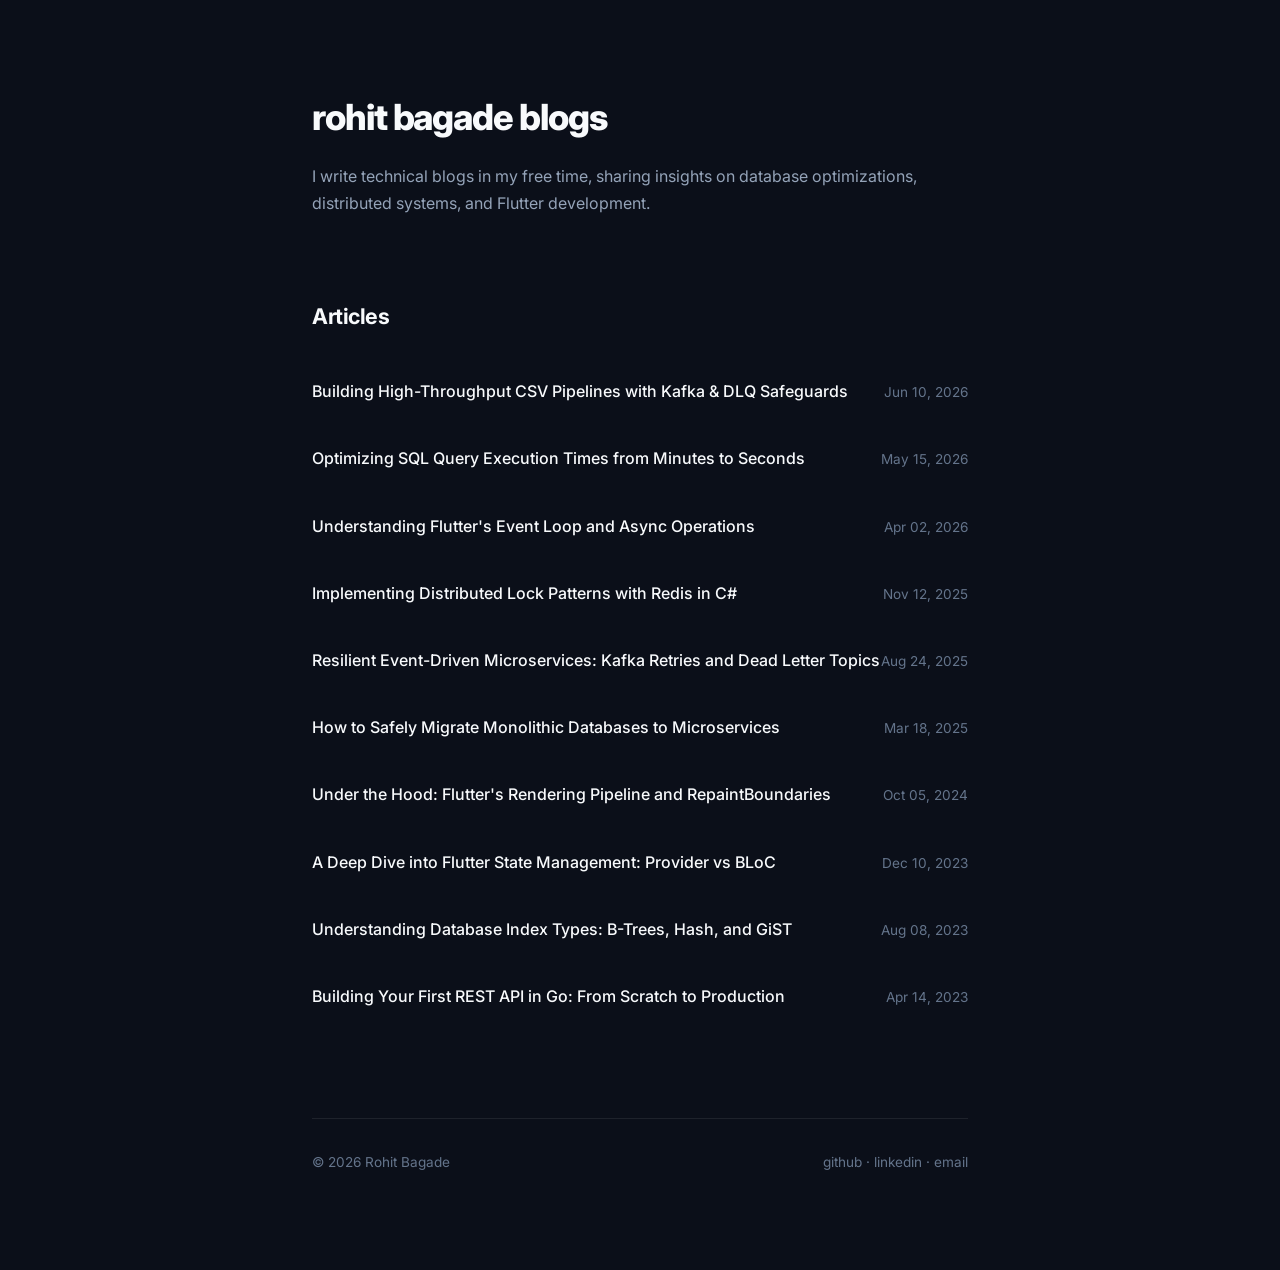
==== blog/index.html @ 10e4321c "Initial commit: portfolio site + blog Static portfolio with blog posts on distributed systems, datab" ====
<!DOCTYPE html>
<html lang="en">
<head>
  <meta charset="UTF-8">
  <meta name="viewport" content="width=device-width, initial-scale=1.0">
  <title>Blog | Rohit Bagade</title>
  <meta name="description" content="Technical articles, thoughts, and lessons learned on software engineering by Rohit Bagade.">
  
  <!-- Open Graph -->
  <meta property="og:type" content="website">
  <meta property="og:title" content="Blog | Rohit Bagade">
  <meta property="og:description" content="Software Engineer at Zenoti. Articles on distributed systems, database optimization, and Flutter.">
  
  <!-- Fonts -->
  <link rel="preconnect" href="https://fonts.googleapis.com">
  <link rel="preconnect" href="https://fonts.gstatic.com" crossorigin>
  <link href="https://fonts.googleapis.com/css2?family=Inter:wght@400;500;600;700;800&family=Lora:ital,wght@0,400;0,500;1,400&family=JetBrains+Mono&display=swap" rel="stylesheet">
  
  <link rel="stylesheet" href="/blog/style.css">
</head>
<body>

  <!-- Radial Spotlight Effect -->
  <div id="spotlight" class="pointer-events-none fixed inset-0 z-30 transition duration-300"></div>

  <div class="container">
    <!-- Profile Intro -->
    <header class="profile">
      <div>
        <h1>rohit bagade blogs</h1>
        <p class="text-slate-200">
          I write technical blogs in my free time, sharing insights on database optimizations, distributed systems, and Flutter development.
        </p>
      </div>
    </header>

    <!-- Blog Posts List -->
    <section>
      <h2>Articles</h2>
      
      <div class="post-list">
        
        <a href="/blog/posts/csv-pipelines-kafka" class="post-item">
          <span class="post-title">Building High-Throughput CSV Pipelines with Kafka & DLQ Safeguards</span>
          <span class="post-date">Jun 10, 2026</span>
        </a>
        
        <a href="/blog/posts/optimizing-sql-queries" class="post-item">
          <span class="post-title">Optimizing SQL Query Execution Times from Minutes to Seconds</span>
          <span class="post-date">May 15, 2026</span>
        </a>
        
        <a href="/blog/posts/flutter-event-loops" class="post-item">
          <span class="post-title">Understanding Flutter's Event Loop and Async Operations</span>
          <span class="post-date">Apr 02, 2026</span>
        </a>
        
        <a href="/blog/posts/redis-distributed-locks" class="post-item">
          <span class="post-title">Implementing Distributed Lock Patterns with Redis in C#</span>
          <span class="post-date">Nov 12, 2025</span>
        </a>
        
        <a href="/blog/posts/kafka-retry-patterns" class="post-item">
          <span class="post-title">Resilient Event-Driven Microservices: Kafka Retries and Dead Letter Topics</span>
          <span class="post-date">Aug 24, 2025</span>
        </a>
        
        <a href="/blog/posts/database-migration-strangler" class="post-item">
          <span class="post-title">How to Safely Migrate Monolithic Databases to Microservices</span>
          <span class="post-date">Mar 18, 2025</span>
        </a>
        
        <a href="/blog/posts/flutter-repaint-boundaries" class="post-item">
          <span class="post-title">Under the Hood: Flutter's Rendering Pipeline and RepaintBoundaries</span>
          <span class="post-date">Oct 05, 2024</span>
        </a>
        
        <a href="/blog/posts/flutter-state-management" class="post-item">
          <span class="post-title">A Deep Dive into Flutter State Management: Provider vs BLoC</span>
          <span class="post-date">Dec 10, 2023</span>
        </a>
        
        <a href="/blog/posts/database-indexes-deep-dive" class="post-item">
          <span class="post-title">Understanding Database Index Types: B-Trees, Hash, and GiST</span>
          <span class="post-date">Aug 08, 2023</span>
        </a>
        
        <a href="/blog/posts/go-rest-api" class="post-item">
          <span class="post-title">Building Your First REST API in Go: From Scratch to Production</span>
          <span class="post-date">Apr 14, 2023</span>
        </a>
        
      </div>
    </section>

    <!-- Footer -->
    <footer>
      <div>&copy; 2026 Rohit Bagade</div>
      <div>
        <a href="https://github.com/Roht5" target="_blank" rel="noreferrer noopener">github</a> &middot;
        <a href="https://linkedin.com/" target="_blank" rel="noreferrer noopener">linkedin</a> &middot;
        <a href="mailto:rohitbagadeofficial@gmail.com">email</a>
      </div>
    </footer>
  </div>

  <script src="/blog/script.js"></script>
</body>
</html>
---- blog/style.css ----
/* 📝 Clean Editorial Design System - Inspired by Lee Robinson */

:root {
  --color-bg: #0b0f19;         /* Premium deep obsidian background */
  --color-card-hover: rgba(255, 255, 255, 0.03);
  --color-border: rgba(255, 255, 255, 0.08);
  --color-text-primary: #f8fafc; /* Slate-50 */
  --color-text-secondary: #94a3b8; /* Slate-400 */
  --color-text-muted: #64748b;    /* Slate-500 */
  --color-accent: #38bdf8;      /* Sky-400 */
  
  --font-sans: 'Inter', -apple-system, BlinkMacSystemFont, "Segoe UI", Roboto, sans-serif;
  --font-serif: 'Lora', Georgia, serif; /* Elegant serif for post body and headings */
  --font-mono: 'JetBrains Mono', Courier New, monospace;
}

* {
  box-sizing: border-box;
  margin: 0;
  padding: 0;
}

html {
  scroll-behavior: smooth;
}

body {
  background-color: var(--color-bg);
  color: var(--color-text-secondary);
  font-family: var(--font-sans);
  line-height: 1.7;
  -webkit-font-smoothing: antialiased;
  -moz-osx-font-smoothing: grayscale;
}

/* Container limits width to a readable reading measure (~680px) */
.container {
  max-width: 720px;
  margin: 0 auto;
  padding: 4rem 1.5rem;
}

@media (min-width: 768px) {
  .container {
    padding: 6rem 2rem;
  }
}

/* Navigation Header */
nav {
  display: flex;
  gap: 1.5rem;
  margin-bottom: 4rem;
  font-size: 0.9rem;
  font-weight: 500;
}

nav a {
  color: var(--color-text-muted);
  text-decoration: none;
  transition: color 0.15s ease;
  position: relative;
  padding: 0.25rem 0;
}

nav a:hover, nav a.active {
  color: var(--color-text-primary);
}

nav a.active::after {
  content: '';
  position: absolute;
  bottom: 0;
  left: 0;
  width: 100%;
  height: 1px;
  background-color: var(--color-accent);
}

/* Typography */
h1 {
  font-family: var(--font-sans);
  color: var(--color-text-primary);
  font-size: 2.25rem;
  font-weight: 800;
  letter-spacing: -0.03em;
  line-height: 1.2;
  margin-bottom: 1.5rem;
}

h2 {
  font-family: var(--font-sans);
  color: var(--color-text-primary);
  font-size: 1.35rem;
  font-weight: 700;
  letter-spacing: -0.02em;
  margin-top: 3rem;
  margin-bottom: 1.25rem;
}

h3 {
  color: var(--color-text-primary);
  font-size: 1.1rem;
  font-weight: 600;
  margin-bottom: 0.5rem;
}

p {
  margin-bottom: 1.5rem;
}

a {
  color: var(--color-text-primary);
  text-decoration: none;
  transition: color 0.15s ease, border-color 0.15s ease;
}

a.inline-link {
  border-bottom: 1px solid var(--color-border);
  padding-bottom: 1px;
}

a.inline-link:hover {
  color: var(--color-accent);
  border-bottom-color: var(--color-accent);
}

/* Avatar/Profile */
.profile {
  display: flex;
  flex-direction: column-reverse;
  align-items: flex-start;
  justify-content: space-between;
  gap: 1.5rem;
  margin-bottom: 3.5rem;
}

@media (min-width: 640px) {
  .profile {
    flex-direction: row;
    align-items: center;
  }
}

.profile-avatar {
  width: 80px;
  height: 80px;
  border-radius: 50%;
  border: 1px solid var(--color-border);
  object-fit: cover;
  background-color: var(--color-card-hover);
}

/* Post Listings */
.post-list {
  display: flex;
  flex-direction: column;
  gap: 1rem;
  margin-top: 2rem;
}

.post-item {
  display: flex;
  flex-direction: column;
  justify-content: space-between;
  padding: 0.75rem 0.5rem;
  border-radius: 0.5rem;
  transition: background-color 0.15s ease, transform 0.15s ease;
  margin-left: -0.5rem;
  margin-right: -0.5rem;
}

@media (min-width: 640px) {
  .post-item {
    flex-direction: row;
    align-items: baseline;
  }
}

.post-item:hover {
  background-color: var(--color-card-hover);
}

.post-title {
  font-weight: 500;
  color: var(--color-text-primary);
}

.post-date {
  font-size: 0.85rem;
  color: var(--color-text-muted);
  flex-shrink: 0;
}

/* Article Page Layout */
.article-header {
  margin-bottom: 3rem;
  border-bottom: 1px solid var(--color-border);
  padding-bottom: 2rem;
}

.article-meta {
  display: flex;
  gap: 1rem;
  font-size: 0.85rem;
  color: var(--color-text-muted);
  margin-top: 0.75rem;
}

.article-content {
  font-family: var(--font-serif);
  font-size: 1.1rem;
  color: var(--color-text-primary);
  line-height: 1.8;
}

.article-content p {
  margin-bottom: 2rem;
}

/* Code Snippet Styles */
pre {
  background-color: #0f111a;
  border: 1px solid var(--color-border);
  padding: 1.25rem;
  border-radius: 0.5rem;
  overflow-x: auto;
  margin: 2rem 0;
}

code {
  font-family: var(--font-mono);
  font-size: 0.9rem;
  background-color: rgba(255, 255, 255, 0.05);
  padding: 0.2rem 0.4rem;
  border-radius: 0.25rem;
  color: #f43f5e; /* pink-500 */
}

pre code {
  background-color: transparent;
  padding: 0;
  border-radius: 0;
  color: #e2e8f0;
}

/* Micro-interaction: Reading Progress Bar */
#progress-bar {
  position: fixed;
  top: 0;
  left: 0;
  height: 2px;
  background-color: var(--color-accent);
  width: 0%;
  z-index: 100;
  transition: width 0.1s ease;
}

/* Footer Section */
footer {
  margin-top: 6rem;
  border-top: 1px solid var(--color-border);
  padding-top: 2rem;
  display: flex;
  justify-content: space-between;
  font-size: 0.85rem;
  color: var(--color-text-muted);
}

footer a {
  color: var(--color-text-muted);
}

footer a:hover {
  color: var(--color-text-primary);
}
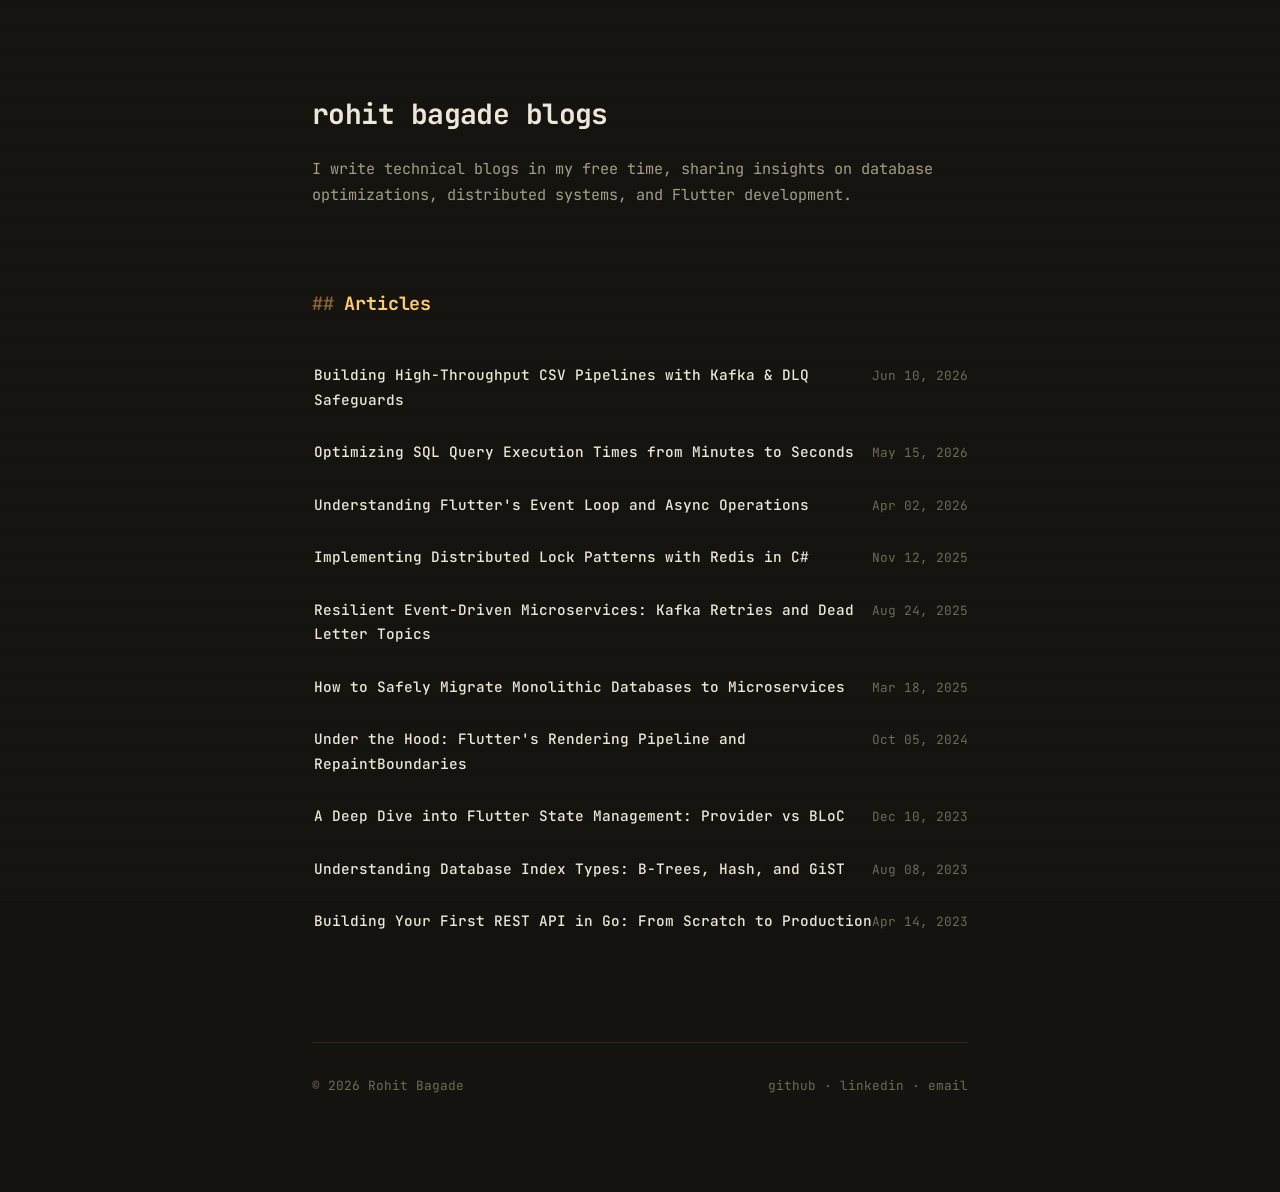
==== commit 5e9e0175: "Revamp portfolio content and unify blog theming Rewrote About section with business impact focus (10" ====
--- a/blog/index.html
+++ b/blog/index.html
@@ -14,7 +14,7 @@
   <!-- Fonts -->
   <link rel="preconnect" href="https://fonts.googleapis.com">
   <link rel="preconnect" href="https://fonts.gstatic.com" crossorigin>
-  <link href="https://fonts.googleapis.com/css2?family=Inter:wght@400;500;600;700;800&family=Lora:ital,wght@0,400;0,500;1,400&family=JetBrains+Mono&display=swap" rel="stylesheet">
+  <link href="https://fonts.googleapis.com/css2?family=JetBrains+Mono:wght@400;500;600;700&display=swap" rel="stylesheet">
   
   <link rel="stylesheet" href="/blog/style.css">
 </head>
--- a/blog/style.css
+++ b/blog/style.css
@@ -1,17 +1,18 @@
-/* 📝 Clean Editorial Design System - Inspired by Lee Robinson */
+/* Terminal-style blog design — matches portfolio aesthetic */
 
 :root {
-  --color-bg: #0b0f19;         /* Premium deep obsidian background */
-  --color-card-hover: rgba(255, 255, 255, 0.03);
-  --color-border: rgba(255, 255, 255, 0.08);
-  --color-text-primary: #f8fafc; /* Slate-50 */
-  --color-text-secondary: #94a3b8; /* Slate-400 */
-  --color-text-muted: #64748b;    /* Slate-500 */
-  --color-accent: #38bdf8;      /* Sky-400 */
-  
-  --font-sans: 'Inter', -apple-system, BlinkMacSystemFont, "Segoe UI", Roboto, sans-serif;
-  --font-serif: 'Lora', Georgia, serif; /* Elegant serif for post body and headings */
-  --font-mono: 'JetBrains Mono', Courier New, monospace;
+  --color-bg: #15130f;
+  --color-surface: #211e17;
+  --color-card-hover: rgba(255, 180, 84, 0.05);
+  --color-border: rgba(255, 180, 84, 0.12);
+  --color-text-primary: #ece7da;
+  --color-text-secondary: #a39d8a;
+  --color-text-muted: #6e6a5a;
+  --color-accent: #ffb454;
+  --color-accent-bright: #ffcb6b;
+  --color-accent-dim: rgba(255, 180, 84, 0.12);
+
+  --font-mono: 'JetBrains Mono', 'Fira Code', ui-monospace, SFMono-Regular, Menlo, Consolas, monospace;
 }
 
 * {
@@ -27,17 +28,54 @@
 body {
   background-color: var(--color-bg);
   color: var(--color-text-secondary);
-  font-family: var(--font-sans);
+  font-family: var(--font-mono);
   line-height: 1.7;
   -webkit-font-smoothing: antialiased;
   -moz-osx-font-smoothing: grayscale;
 }
 
-/* Container limits width to a readable reading measure (~680px) */
+::selection {
+  background-color: var(--color-accent-bright);
+  color: var(--color-bg);
+}
+
+/* CRT scanlines */
+body::before {
+  content: '';
+  position: fixed;
+  inset: 0;
+  z-index: 0;
+  pointer-events: none;
+  background-image: repeating-linear-gradient(
+    0deg,
+    rgba(255, 180, 84, 0.025) 0px,
+    rgba(255, 180, 84, 0.025) 1px,
+    transparent 1px,
+    transparent 3px
+  );
+  opacity: 0.6;
+}
+
+::-webkit-scrollbar {
+  width: 8px;
+}
+::-webkit-scrollbar-track {
+  background: var(--color-bg);
+}
+::-webkit-scrollbar-thumb {
+  background: var(--color-surface);
+  border-radius: 4px;
+}
+::-webkit-scrollbar-thumb:hover {
+  background: rgba(255, 180, 84, 0.18);
+}
+
 .container {
   max-width: 720px;
   margin: 0 auto;
   padding: 4rem 1.5rem;
+  position: relative;
+  z-index: 1;
 }
 
 @media (min-width: 768px) {
@@ -46,7 +84,7 @@
   }
 }
 
-/* Navigation Header */
+/* Navigation */
 nav {
   display: flex;
   gap: 1.5rem;
@@ -64,7 +102,7 @@
 }
 
 nav a:hover, nav a.active {
-  color: var(--color-text-primary);
+  color: var(--color-accent-bright);
 }
 
 nav a.active::after {
@@ -79,53 +117,63 @@
 
 /* Typography */
 h1 {
-  font-family: var(--font-sans);
-  color: var(--color-text-primary);
-  font-size: 2.25rem;
-  font-weight: 800;
-  letter-spacing: -0.03em;
-  line-height: 1.2;
-  margin-bottom: 1.5rem;
-}
-
-h2 {
-  font-family: var(--font-sans);
-  color: var(--color-text-primary);
-  font-size: 1.35rem;
+  color: var(--color-text-primary);
+  font-size: 1.75rem;
   font-weight: 700;
   letter-spacing: -0.02em;
+  line-height: 1.3;
+  margin-bottom: 1.5rem;
+}
+
+h2 {
+  color: var(--color-accent-bright);
+  font-size: 1.15rem;
+  font-weight: 700;
+  letter-spacing: -0.01em;
   margin-top: 3rem;
   margin-bottom: 1.25rem;
 }
 
+h2::before {
+  content: '## ';
+  color: var(--color-accent);
+  opacity: 0.5;
+}
+
 h3 {
   color: var(--color-text-primary);
-  font-size: 1.1rem;
+  font-size: 1rem;
   font-weight: 600;
   margin-bottom: 0.5rem;
 }
 
 p {
   margin-bottom: 1.5rem;
+  font-size: 0.95rem;
 }
 
 a {
-  color: var(--color-text-primary);
+  color: inherit;
   text-decoration: none;
-  transition: color 0.15s ease, border-color 0.15s ease;
+  transition: color 0.15s ease;
+}
+
+a:hover {
+  color: var(--color-accent-bright);
 }
 
 a.inline-link {
-  border-bottom: 1px solid var(--color-border);
+  color: var(--color-accent);
+  border-bottom: 1px solid var(--color-accent-dim);
   padding-bottom: 1px;
 }
 
 a.inline-link:hover {
-  color: var(--color-accent);
-  border-bottom-color: var(--color-accent);
-}
-
-/* Avatar/Profile */
+  color: var(--color-accent-bright);
+  border-bottom-color: var(--color-accent-bright);
+}
+
+/* Profile */
 .profile {
   display: flex;
   flex-direction: column-reverse;
@@ -148,14 +196,18 @@
   border-radius: 50%;
   border: 1px solid var(--color-border);
   object-fit: cover;
-  background-color: var(--color-card-hover);
+  background-color: var(--color-surface);
+}
+
+.text-slate-200 {
+  color: var(--color-text-secondary);
 }
 
 /* Post Listings */
 .post-list {
   display: flex;
   flex-direction: column;
-  gap: 1rem;
+  gap: 0.25rem;
   margin-top: 2rem;
 }
 
@@ -163,11 +215,12 @@
   display: flex;
   flex-direction: column;
   justify-content: space-between;
-  padding: 0.75rem 0.5rem;
-  border-radius: 0.5rem;
-  transition: background-color 0.15s ease, transform 0.15s ease;
-  margin-left: -0.5rem;
-  margin-right: -0.5rem;
+  padding: 0.75rem 0.75rem;
+  border-radius: 2px;
+  border-left: 2px solid transparent;
+  transition: all 0.15s ease;
+  margin-left: -0.75rem;
+  margin-right: -0.75rem;
 }
 
 @media (min-width: 640px) {
@@ -179,20 +232,26 @@
 
 .post-item:hover {
   background-color: var(--color-card-hover);
+  border-left-color: var(--color-accent);
 }
 
 .post-title {
   font-weight: 500;
   color: var(--color-text-primary);
+  font-size: 0.9rem;
+}
+
+.post-item:hover .post-title {
+  color: var(--color-accent-bright);
 }
 
 .post-date {
-  font-size: 0.85rem;
+  font-size: 0.8rem;
   color: var(--color-text-muted);
   flex-shrink: 0;
 }
 
-/* Article Page Layout */
+/* Article Page */
 .article-header {
   margin-bottom: 3rem;
   border-bottom: 1px solid var(--color-border);
@@ -202,15 +261,14 @@
 .article-meta {
   display: flex;
   gap: 1rem;
-  font-size: 0.85rem;
+  font-size: 0.8rem;
   color: var(--color-text-muted);
   margin-top: 0.75rem;
 }
 
 .article-content {
-  font-family: var(--font-serif);
-  font-size: 1.1rem;
-  color: var(--color-text-primary);
+  font-size: 0.95rem;
+  color: var(--color-text-secondary);
   line-height: 1.8;
 }
 
@@ -218,33 +276,54 @@
   margin-bottom: 2rem;
 }
 
-/* Code Snippet Styles */
+.article-content strong {
+  color: var(--color-text-primary);
+  font-weight: 600;
+}
+
+.article-content ul,
+.article-content ol {
+  margin-bottom: 2rem;
+  padding-left: 1.5rem;
+}
+
+.article-content li {
+  margin-bottom: 0.5rem;
+  list-style: disc;
+  color: var(--color-text-secondary);
+}
+
+.article-content ol li {
+  list-style: decimal;
+}
+
+/* Code blocks */
 pre {
-  background-color: #0f111a;
+  background-color: var(--color-surface);
   border: 1px solid var(--color-border);
   padding: 1.25rem;
-  border-radius: 0.5rem;
+  border-radius: 2px;
   overflow-x: auto;
   margin: 2rem 0;
 }
 
 code {
   font-family: var(--font-mono);
-  font-size: 0.9rem;
-  background-color: rgba(255, 255, 255, 0.05);
+  font-size: 0.85rem;
+  background-color: var(--color-accent-dim);
   padding: 0.2rem 0.4rem;
-  border-radius: 0.25rem;
-  color: #f43f5e; /* pink-500 */
+  border-radius: 2px;
+  color: var(--color-accent);
 }
 
 pre code {
   background-color: transparent;
   padding: 0;
   border-radius: 0;
-  color: #e2e8f0;
-}
-
-/* Micro-interaction: Reading Progress Bar */
+  color: var(--color-text-primary);
+}
+
+/* Reading Progress Bar */
 #progress-bar {
   position: fixed;
   top: 0;
@@ -256,14 +335,14 @@
   transition: width 0.1s ease;
 }
 
-/* Footer Section */
+/* Footer */
 footer {
   margin-top: 6rem;
   border-top: 1px solid var(--color-border);
   padding-top: 2rem;
   display: flex;
   justify-content: space-between;
-  font-size: 0.85rem;
+  font-size: 0.8rem;
   color: var(--color-text-muted);
 }
 
@@ -272,5 +351,5 @@
 }
 
 footer a:hover {
-  color: var(--color-text-primary);
-}
+  color: var(--color-accent-bright);
+}
